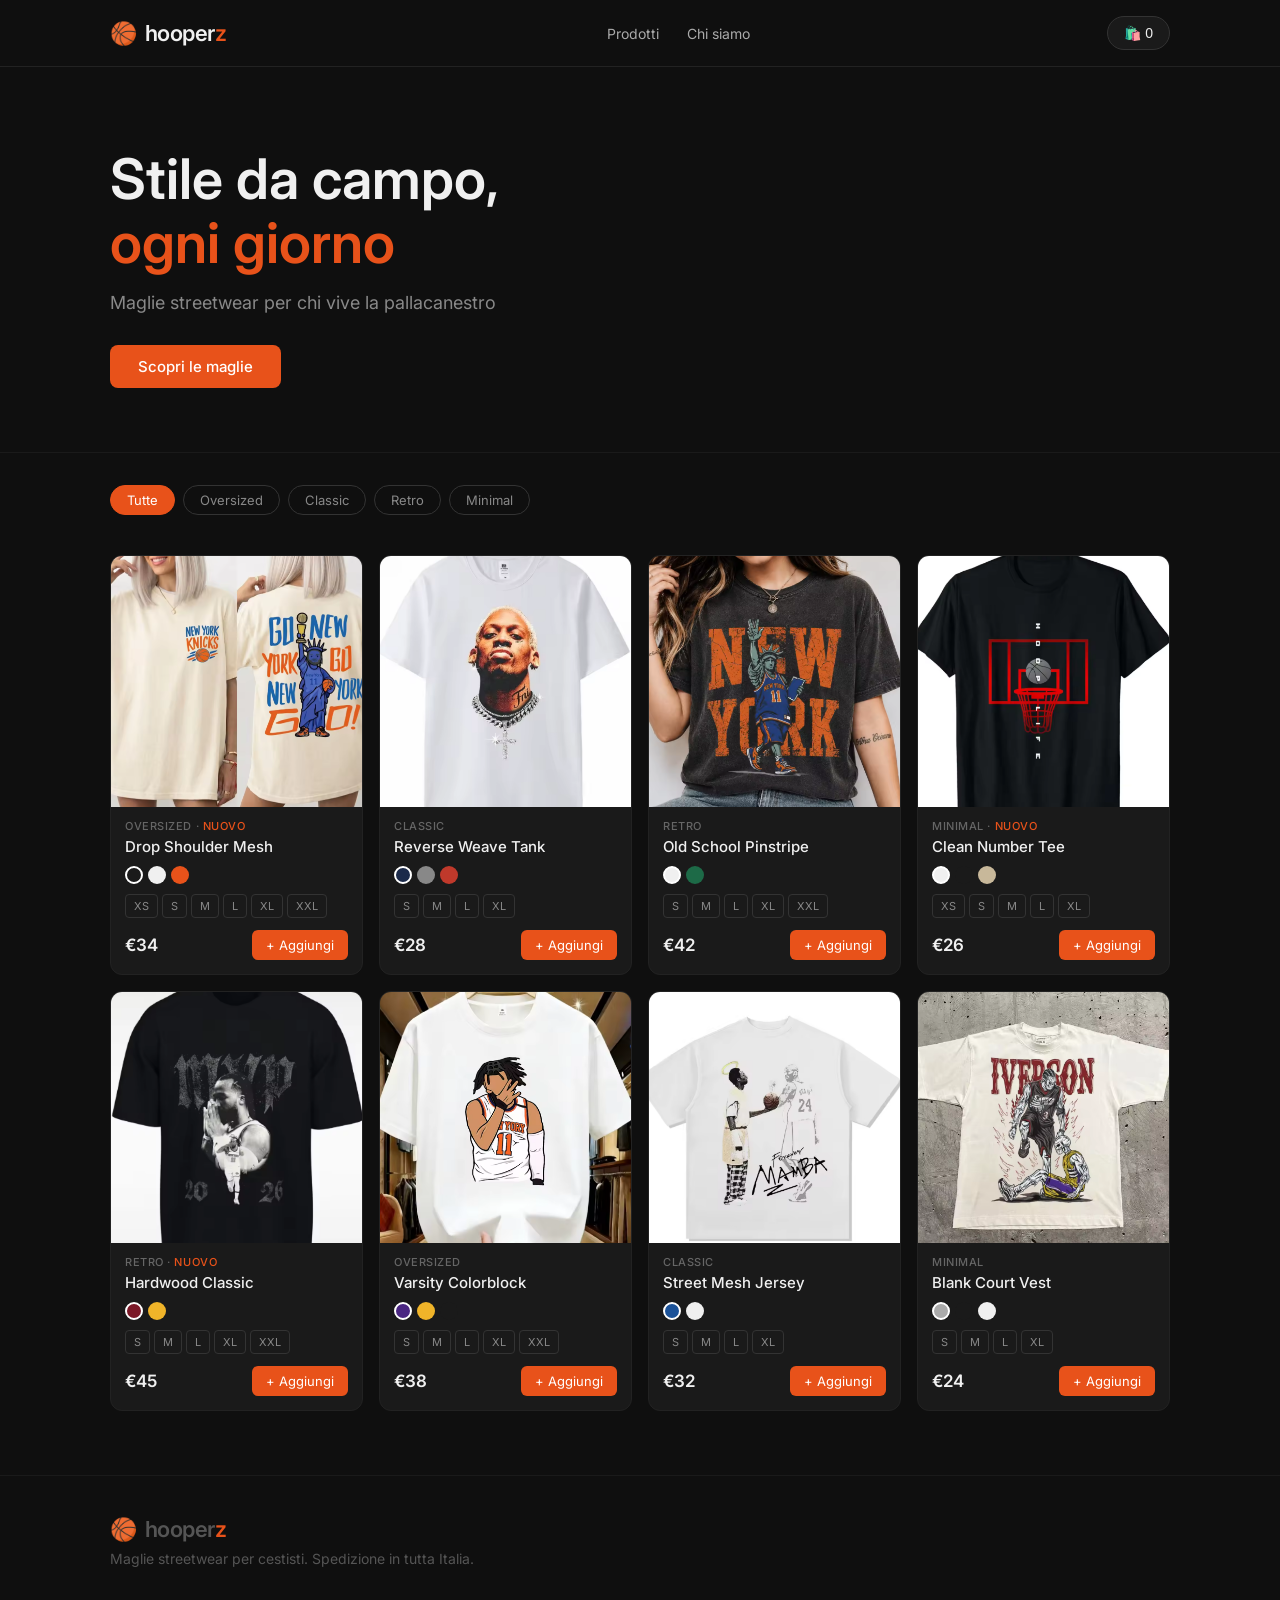
==== index.html @ c8c28991 "primo commit hooperz" ====
<!DOCTYPE html>
<html lang="it">
<head>
  <meta charset="UTF-8">
  <meta name="viewport" content="width=device-width, initial-scale=1.0">
  <title>Hooperz — Maglie da Basket Streetwear</title>
  <link rel="stylesheet" href="css/style.css">
  <link rel="preconnect" href="https://fonts.googleapis.com">
  <link href="https://fonts.googleapis.com/css2?family=Inter:wght@400;500;600&display=swap" rel="stylesheet">
</head>
<body>

  <!-- HEADER -->
  <header class="header">
    <div class="container">
      <div class="logo">
        <span class="logo-ball">🏀</span>
        <span class="logo-name">hooper<span class="accent">z</span></span>
      </div>
      <nav class="nav">
        <a href="#prodotti">Prodotti</a>
        <a href="#chi-siamo">Chi siamo</a>
      </nav>
      <button class="cart-btn" id="cartBtn">
        🛍️ <span id="cartCount">0</span>
      </button>
    </div>
  </header>

  <!-- HERO -->
  <section class="hero">
    <div class="container">
      <h1>Stile da campo,<br><span class="accent">ogni giorno</span></h1>
      <p>Maglie streetwear per chi vive la pallacanestro</p>
      <a href="#prodotti" class="btn-primary">Scopri le maglie</a>
    </div>
  </section>

  <!-- FILTRI -->
  <section class="filters-section" id="prodotti">
    <div class="container">
      <div class="filters" id="filters">
        <button class="filter active" data-filter="all">Tutte</button>
        <button class="filter" data-filter="oversized">Oversized</button>
        <button class="filter" data-filter="classic">Classic</button>
        <button class="filter" data-filter="retro">Retro</button>
        <button class="filter" data-filter="minimal">Minimal</button>
      </div>
    </div>
  </section>

  <!-- PRODOTTI -->
  <section class="products-section">
    <div class="container">
      <div class="grid" id="grid"></div>
    </div>
  </section>

  <!-- FOOTER -->
  <footer class="footer" id="chi-siamo">
    <div class="container">
      <div class="logo">
        <span class="logo-ball">🏀</span>
        <span class="logo-name">hooper<span class="accent">z</span></span>
      </div>
      <p>Maglie streetwear per cestisti. Spedizione in tutta Italia.</p>
    </div>
  </footer>

  <!-- CARRELLO -->
  <div class="cart-overlay" id="cartOverlay"></div>
  <div class="cart-drawer" id="cartDrawer">
    <div class="cart-header">
      <h2>Il tuo carrello</h2>
      <button id="closeCart">✕</button>
    </div>
    <div class="cart-items" id="cartItems">
      <p class="cart-empty">Il carrello è vuoto</p>
    </div>
    <div class="cart-footer" id="cartFooter" style="display:none">
      <div class="cart-total">Totale: <strong id="cartTotal">€0</strong></div>
      <button class="btn-primary" style="width:100%">Vai al checkout</button>
    </div>
  </div>

  <script src="js/main.js"></script>
</body>
</html>
---- css/style.css ----
* { box-sizing: border-box; margin: 0; padding: 0; }

body {
  font-family: 'Inter', sans-serif;
  background: #0f0f0f;
  color: #f0f0f0;
}

.container {
  max-width: 1100px;
  margin: 0 auto;
  padding: 0 1.25rem;
}

.accent { color: #E8521A; }

/* HEADER */
.header {
  position: sticky;
  top: 0;
  background: #0f0f0f;
  border-bottom: 1px solid #222;
  z-index: 100;
  padding: 1rem 0;
}
.header .container {
  display: flex;
  align-items: center;
  justify-content: space-between;
}
.logo {
  display: flex;
  align-items: center;
  gap: 8px;
  font-size: 22px;
  font-weight: 600;
  letter-spacing: -0.02em;
}
.nav a {
  color: #aaa;
  text-decoration: none;
  margin-left: 1.5rem;
  font-size: 14px;
  transition: color 0.15s;
}
.nav a:hover { color: #f0f0f0; }
.cart-btn {
  background: #1a1a1a;
  border: 1px solid #333;
  color: #f0f0f0;
  padding: 8px 16px;
  border-radius: 99px;
  cursor: pointer;
  font-size: 14px;
  transition: background 0.15s;
}
.cart-btn:hover { background: #222; }

/* HERO */
.hero {
  padding: 5rem 0 4rem;
  border-bottom: 1px solid #1a1a1a;
}
.hero h1 {
  font-size: clamp(2rem, 6vw, 3.5rem);
  font-weight: 600;
  line-height: 1.15;
  margin-bottom: 1rem;
}
.hero p {
  color: #888;
  font-size: 18px;
  margin-bottom: 2rem;
}
.btn-primary {
  display: inline-block;
  background: #E8521A;
  color: #fff;
  padding: 12px 28px;
  border-radius: 8px;
  text-decoration: none;
  font-weight: 500;
  font-size: 15px;
  border: none;
  cursor: pointer;
  transition: opacity 0.15s;
}
.btn-primary:hover { opacity: 0.88; }

/* FILTRI */
.filters-section {
  padding: 2rem 0 1rem;
}
.filters {
  display: flex;
  gap: 8px;
  flex-wrap: wrap;
}
.filter {
  padding: 6px 16px;
  border-radius: 99px;
  border: 1px solid #333;
  background: transparent;
  color: #888;
  cursor: pointer;
  font-size: 13px;
  font-family: 'Inter', sans-serif;
  transition: all 0.15s;
}
.filter:hover { color: #f0f0f0; border-color: #555; }
.filter.active {
  background: #E8521A;
  color: #fff;
  border-color: #E8521A;
}

/* GRIGLIA PRODOTTI */
.products-section { padding: 1.5rem 0 4rem; }
.grid {
  display: grid;
  grid-template-columns: repeat(auto-fill, minmax(220px, 1fr));
  gap: 16px;
}
.card {
  background: #1a1a1a;
  border: 1px solid #222;
  border-radius: 12px;
  overflow: hidden;
  transition: border-color 0.15s, transform 0.15s;
  cursor: pointer;
}
.card:hover {
  border-color: #444;
  transform: translateY(-2px);
}
.card-img {
  aspect-ratio: 1;
  overflow: hidden;
  background: #111;
  display: flex;
  align-items: center;
  justify-content: center;
}
.card-img img {
  width: 100%;
  height: 100%;
  object-fit: cover;
  transition: transform 0.3s;
}
.card:hover .card-img img { transform: scale(1.04); }
.card-body { padding: 12px 14px 14px; }
.card-tag {
  font-size: 11px;
  color: #666;
  text-transform: uppercase;
  letter-spacing: 0.05em;
  font-weight: 500;
}
.card-name {
  font-size: 15px;
  font-weight: 500;
  color: #f0f0f0;
  margin: 4px 0 10px;
}

/* COLORI */
.swatches { display: flex; gap: 5px; margin-bottom: 10px; }
.swatch {
  width: 18px; height: 18px;
  border-radius: 50%;
  border: 2px solid transparent;
  cursor: pointer;
  transition: transform 0.1s;
}
.swatch:hover { transform: scale(1.2); }
.swatch.active { border-color: #fff; }

/* TAGLIE */
.sizes { display: flex; gap: 4px; margin-bottom: 12px; flex-wrap: wrap; }
.size {
  padding: 4px 8px;
  font-size: 11px;
  border-radius: 4px;
  border: 1px solid #333;
  background: transparent;
  color: #888;
  cursor: pointer;
  font-family: 'Inter', sans-serif;
  transition: all 0.1s;
}
.size:hover { border-color: #E8521A; color: #E8521A; }
.size.active { background: #E8521A; color: #fff; border-color: #E8521A; }

/* FOOTER CARD */
.card-footer {
  display: flex;
  align-items: center;
  justify-content: space-between;
}
.price { font-size: 17px; font-weight: 600; }
.add-to-cart {
  padding: 7px 14px;
  background: #E8521A;
  color: #fff;
  border: none;
  border-radius: 6px;
  font-size: 13px;
  cursor: pointer;
  font-family: 'Inter', sans-serif;
  transition: opacity 0.15s;
}
.add-to-cart:hover { opacity: 0.85; }

/* CARRELLO DRAWER */
.cart-overlay {
  display: none;
  position: fixed;
  inset: 0;
  background: rgba(0,0,0,0.6);
  z-index: 200;
}
.cart-overlay.open { display: block; }
.cart-drawer {
  position: fixed;
  right: 0; top: 0; bottom: 0;
  width: min(360px, 100%);
  background: #111;
  border-left: 1px solid #222;
  z-index: 201;
  display: flex;
  flex-direction: column;
  transform: translateX(100%);
  transition: transform 0.25s ease;
}
.cart-drawer.open { transform: translateX(0); }
.cart-header {
  padding: 1.25rem;
  border-bottom: 1px solid #222;
  display: flex;
  align-items: center;
  justify-content: space-between;
}
.cart-header h2 { font-size: 16px; font-weight: 500; }
.cart-header button {
  background: none;
  border: none;
  color: #888;
  font-size: 20px;
  cursor: pointer;
}
.cart-items {
  flex: 1;
  overflow-y: auto;
  padding: 1rem 1.25rem;
}
.cart-empty { color: #555; font-size: 14px; text-align: center; padding: 2rem 0; }
.cart-item {
  display: flex;
  gap: 12px;
  align-items: center;
  padding: 10px 0;
  border-bottom: 1px solid #1a1a1a;
}
.cart-item img {
  width: 52px; height: 52px;
  object-fit: cover;
  border-radius: 6px;
  background: #1a1a1a;
}
.cart-item-info { flex: 1; }
.cart-item-name { font-size: 13px; font-weight: 500; }
.cart-item-detail { font-size: 12px; color: #666; margin-top: 2px; }
.cart-item-price { font-size: 14px; font-weight: 500; }
.cart-footer {
  padding: 1.25rem;
  border-top: 1px solid #222;
}
.cart-total {
  font-size: 15px;
  margin-bottom: 12px;
  display: flex;
  justify-content: space-between;
}

/* FOOTER PAGINA */
.footer {
  border-top: 1px solid #1a1a1a;
  padding: 2.5rem 0;
  color: #555;
  font-size: 14px;
}
.footer .logo { margin-bottom: 8px; }
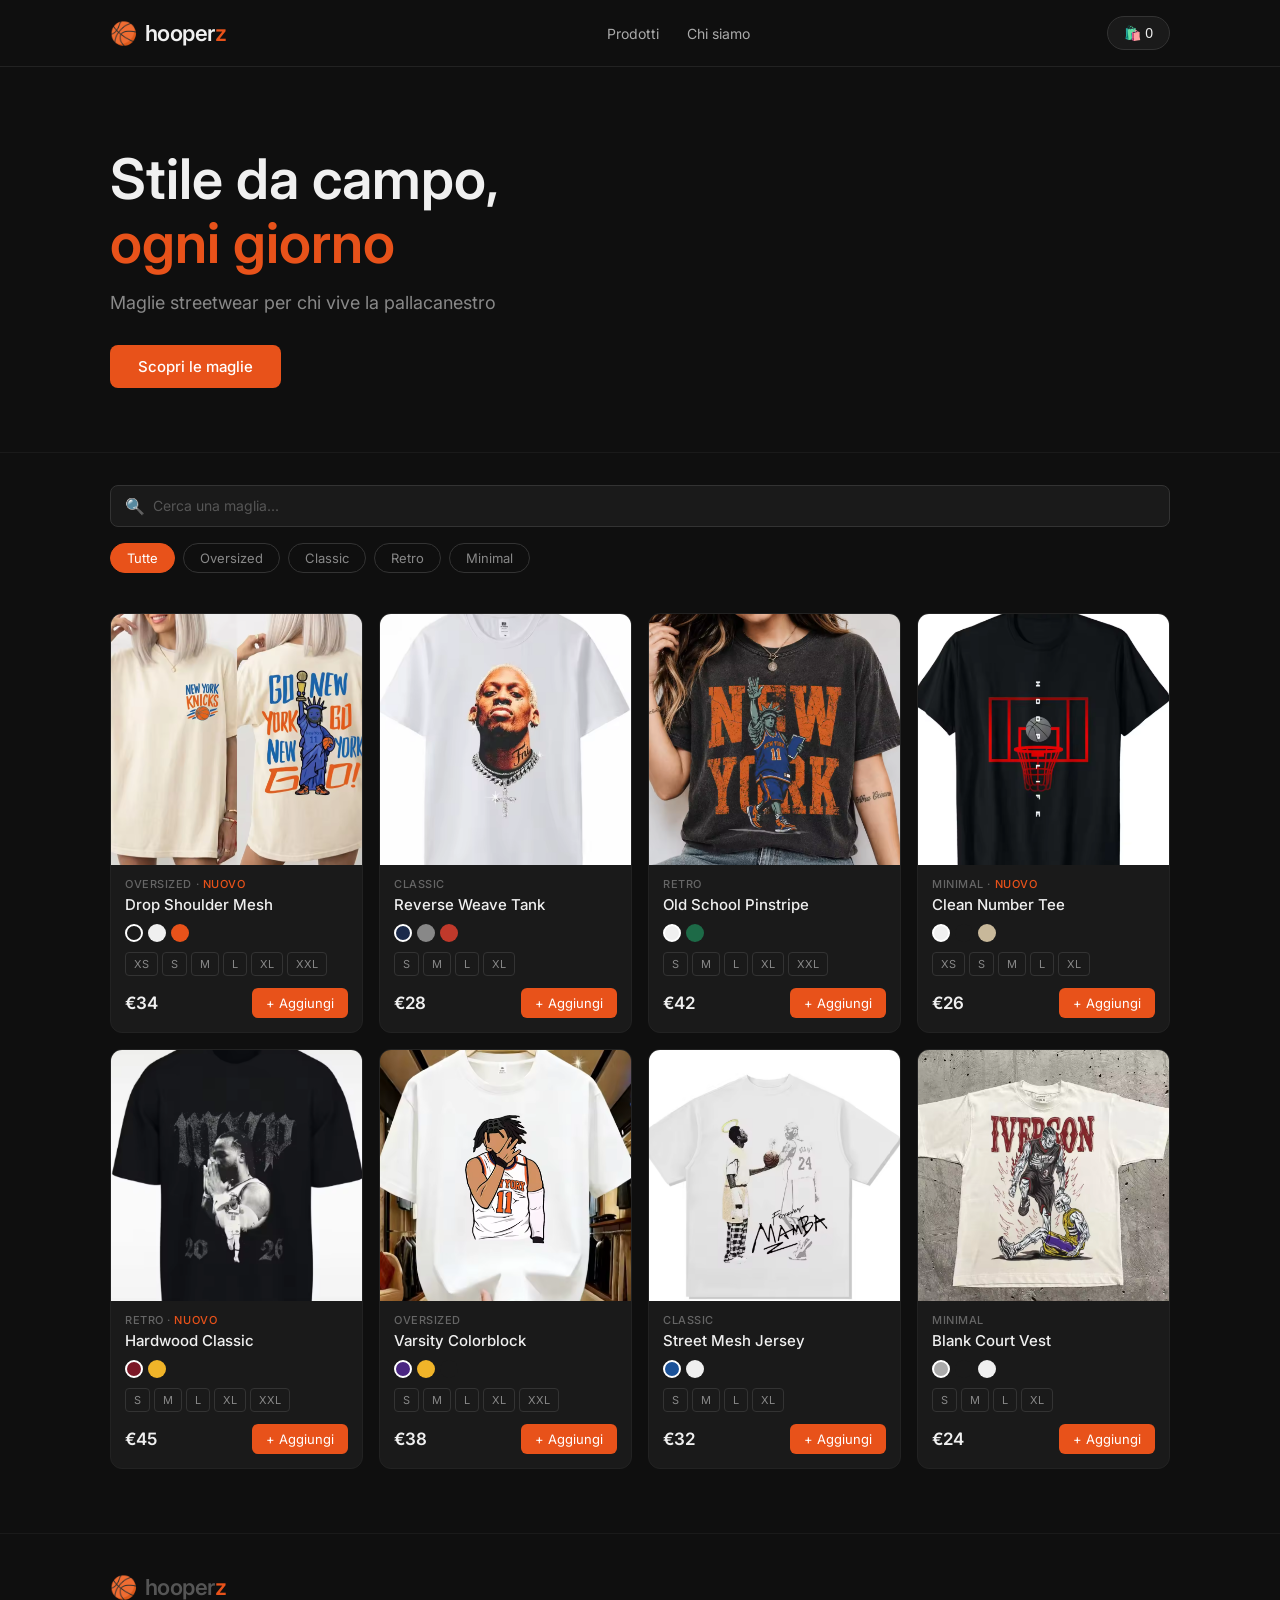
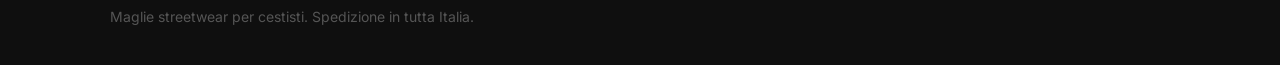
==== commit d9d7bd10: "aggiunta barra di ricerca" ====
--- a/index.html
+++ b/index.html
@@ -36,9 +36,14 @@
     </div>
   </section>
 
-  <!-- FILTRI -->
+  <!-- FILTRI E RICERCA -->
   <section class="filters-section" id="prodotti">
     <div class="container">
+      <div class="search-bar">
+        <span class="search-icon">🔍</span>
+        <input type="text" id="searchInput" placeholder="Cerca una maglia...">
+        <button class="search-clear" id="searchClear">✕</button>
+      </div>
       <div class="filters" id="filters">
         <button class="filter active" data-filter="all">Tutte</button>
         <button class="filter" data-filter="oversized">Oversized</button>
@@ -52,6 +57,9 @@
   <!-- PRODOTTI -->
   <section class="products-section">
     <div class="container">
+      <div id="noResults" class="no-results" style="display:none">
+        😕 Nessuna maglia trovata per "<span id="searchTerm"></span>"
+      </div>
       <div class="grid" id="grid"></div>
     </div>
   </section>
@@ -79,10 +87,11 @@
     </div>
     <div class="cart-footer" id="cartFooter" style="display:none">
       <div class="cart-total">Totale: <strong id="cartTotal">€0</strong></div>
-      <button class="btn-primary" style="width:100%">Vai al checkout</button>
+      <button class="btn-primary" style="width:100%" onclick="goToCheckout()">Vai al checkout</button>
     </div>
   </div>
 
+  <script src="js/products.js"></script>
   <script src="js/main.js"></script>
 </body>
 </html>
--- a/css/style.css
+++ b/css/style.css
@@ -289,4 +289,223 @@
   color: #555;
   font-size: 14px;
 }
-.footer .logo { margin-bottom: 8px; }+.footer .logo { margin-bottom: 8px; }
+/* PAGINA PRODOTTO */
+.product-detail { padding: 3rem 0 5rem; }
+.product-layout {
+  display: grid;
+  grid-template-columns: 1fr 1fr;
+  gap: 3rem;
+  align-items: start;
+}
+@media (max-width: 700px) {
+  .product-layout { grid-template-columns: 1fr; }
+}
+.product-main-img {
+  border-radius: 12px;
+  overflow: hidden;
+  background: #1a1a1a;
+  aspect-ratio: 1;
+}
+.product-main-img img {
+  width: 100%;
+  height: 100%;
+  object-fit: cover;
+}
+.product-tag {
+  font-size: 12px;
+  color: #666;
+  text-transform: uppercase;
+  letter-spacing: 0.05em;
+  font-weight: 500;
+  margin-bottom: 8px;
+}
+.product-name {
+  font-size: 28px;
+  font-weight: 600;
+  margin-bottom: 12px;
+  line-height: 1.2;
+}
+.product-price {
+  font-size: 24px;
+  font-weight: 600;
+  color: #E8521A;
+  margin-bottom: 24px;
+}
+.product-section { margin-bottom: 20px; }
+.section-label {
+  font-size: 13px;
+  color: #888;
+  margin-bottom: 8px;
+  font-weight: 500;
+}
+.product-desc {
+  font-size: 14px;
+  color: #888;
+  line-height: 1.6;
+}
+.btn-large {
+  width: 100%;
+  padding: 14px;
+  font-size: 16px;
+  margin-bottom: 20px;
+  text-align: center;
+}
+.product-meta {
+  display: flex;
+  flex-direction: column;
+  gap: 8px;
+  font-size: 13px;
+  color: #555;
+}
+/* CHECKOUT */
+.checkout-section { padding: 3rem 0 5rem; }
+.checkout-layout {
+  display: grid;
+  grid-template-columns: 1fr 1.2fr;
+  gap: 3rem;
+  align-items: start;
+}
+@media (max-width: 700px) {
+  .checkout-layout { grid-template-columns: 1fr; }
+}
+.checkout-title {
+  font-size: 18px;
+  font-weight: 600;
+  margin-bottom: 1.25rem;
+}
+.order-item {
+  display: flex;
+  align-items: center;
+  gap: 12px;
+  padding: 10px 0;
+  border-bottom: 1px solid #1a1a1a;
+}
+.order-item img {
+  width: 52px;
+  height: 52px;
+  object-fit: cover;
+  border-radius: 6px;
+  background: #1a1a1a;
+}
+.order-item-info { flex: 1; }
+.order-item-name { font-size: 13px; font-weight: 500; }
+.order-item-detail { font-size: 12px; color: #666; margin-top: 2px; }
+.order-item-price { font-size: 14px; font-weight: 500; }
+.order-totals { margin-top: 1rem; }
+.order-row {
+  display: flex;
+  justify-content: space-between;
+  font-size: 14px;
+  color: #888;
+  padding: 6px 0;
+}
+.order-total {
+  font-size: 16px;
+  font-weight: 600;
+  color: #f0f0f0;
+  border-top: 1px solid #222;
+  margin-top: 8px;
+  padding-top: 12px;
+}
+.form-group { margin-bottom: 16px; }
+.form-group label {
+  display: block;
+  font-size: 13px;
+  color: #888;
+  margin-bottom: 6px;
+}
+.form-group input {
+  width: 100%;
+  padding: 10px 14px;
+  background: #1a1a1a;
+  border: 1px solid #333;
+  border-radius: 8px;
+  color: #f0f0f0;
+  font-size: 14px;
+  font-family: 'Inter', sans-serif;
+  outline: none;
+  transition: border-color 0.15s;
+}
+.form-group input:focus { border-color: #E8521A; }
+.form-row {
+  display: grid;
+  grid-template-columns: 1fr 1fr;
+  gap: 12px;
+}
+#card-element {
+  padding: 12px 14px;
+  background: #1a1a1a;
+  border: 1px solid #333;
+  border-radius: 8px;
+}
+.card-errors {
+  color: #E8521A;
+  font-size: 13px;
+  margin-top: 6px;
+}
+.secure-note {
+  text-align: center;
+  font-size: 13px;
+  color: #555;
+  margin-top: 12px;
+}
+/* SPEDIZIONE */
+.freeshipping-banner {
+  font-size: 13px;
+  margin: 12px 0;
+}
+.shipping-options {
+  margin-bottom: 1rem;
+}
+.shipping-select {
+  width: 100%;
+  padding: 10px 14px;
+  background: #1a1a1a;
+  border: 1px solid #333;
+  border-radius: 8px;
+  color: #f0f0f0;
+  font-size: 14px;
+  font-family: 'Inter', sans-serif;
+  outline: none;
+  cursor: pointer;
+}
+.shipping-select:focus { border-color: #E8521A; }
+/* BARRA DI RICERCA */
+.search-bar {
+  display: flex;
+  align-items: center;
+  background: #1a1a1a;
+  border: 1px solid #333;
+  border-radius: 8px;
+  padding: 10px 14px;
+  margin-bottom: 1rem;
+  gap: 8px;
+}
+.search-bar input {
+  flex: 1;
+  background: none;
+  border: none;
+  color: #f0f0f0;
+  font-size: 14px;
+  font-family: 'Inter', sans-serif;
+  outline: none;
+}
+.search-bar input::placeholder { color: #555; }
+.search-icon { font-size: 16px; }
+.search-clear {
+  background: none;
+  border: none;
+  color: #555;
+  font-size: 16px;
+  cursor: pointer;
+  display: none;
+  padding: 0;
+}
+.search-clear:hover { color: #f0f0f0; }
+.no-results {
+  text-align: center;
+  padding: 3rem 0;
+  color: #666;
+  font-size: 16px;
+}
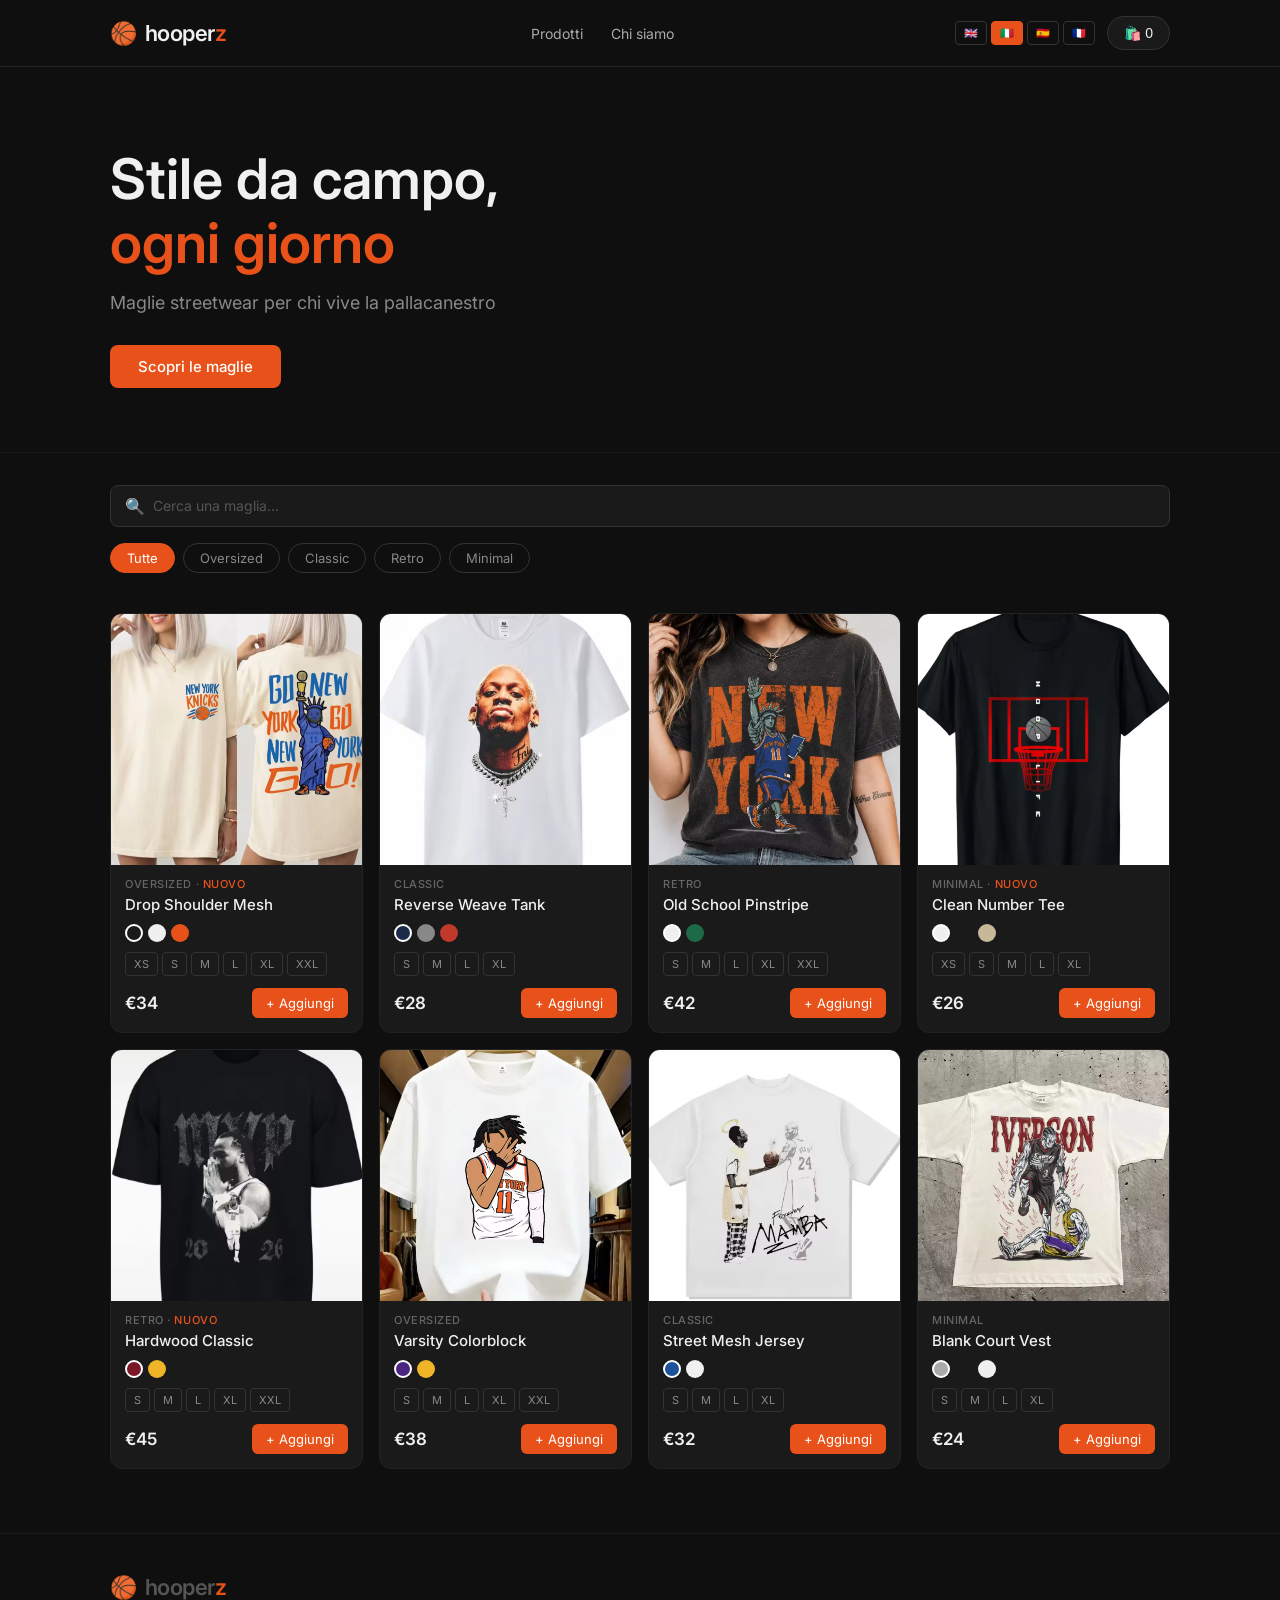
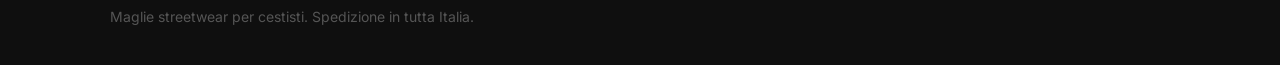
==== commit b00f1154: "aggiunte traduzioni IT EN ES FR" ====
--- a/index.html
+++ b/index.html
@@ -21,9 +21,17 @@
         <a href="#prodotti">Prodotti</a>
         <a href="#chi-siamo">Chi siamo</a>
       </nav>
-      <button class="cart-btn" id="cartBtn">
-        🛍️ <span id="cartCount">0</span>
-      </button>
+      <div class="header-right">
+        <div class="lang-switcher">
+          <button class="lang-btn" data-lang="en">🇬🇧</button>
+          <button class="lang-btn" data-lang="it">🇮🇹</button>
+          <button class="lang-btn" data-lang="es">🇪🇸</button>
+          <button class="lang-btn" data-lang="fr">🇫🇷</button>
+        </div>
+        <button class="cart-btn" id="cartBtn">
+          🛍️ <span id="cartCount">0</span>
+        </button>
+      </div>
     </div>
   </header>
 
@@ -58,7 +66,7 @@
   <section class="products-section">
     <div class="container">
       <div id="noResults" class="no-results" style="display:none">
-        😕 Nessuna maglia trovata per "<span id="searchTerm"></span>"
+        😕 <span id="noResultsText"></span> "<span id="searchTerm"></span>"
       </div>
       <div class="grid" id="grid"></div>
     </div>
@@ -92,6 +100,7 @@
   </div>
 
   <script src="js/products.js"></script>
+  <script src="js/i18n.js"></script>
   <script src="js/main.js"></script>
 </body>
 </html>
--- a/css/style.css
+++ b/css/style.css
@@ -508,4 +508,83 @@
   padding: 3rem 0;
   color: #666;
   font-size: 16px;
-}+}
+/* PAGINA CONFERMA */
+.confirmation-section {
+  padding: 4rem 0;
+}
+.confirmation-box {
+  max-width: 600px;
+  margin: 0 auto;
+  text-align: center;
+}
+.confirmation-icon {
+  font-size: 64px;
+  margin-bottom: 1rem;
+}
+.confirmation-title {
+  font-size: 32px;
+  font-weight: 600;
+  margin-bottom: 8px;
+}
+.confirmation-subtitle {
+  color: #888;
+  font-size: 16px;
+  margin-bottom: 2rem;
+}
+.confirmation-details {
+  background: #1a1a1a;
+  border: 1px solid #222;
+  border-radius: 12px;
+  padding: 1.25rem;
+  margin-bottom: 1.5rem;
+  text-align: left;
+}
+.confirmation-row {
+  display: flex;
+  justify-content: space-between;
+  font-size: 14px;
+  color: #888;
+  padding: 8px 0;
+  border-bottom: 1px solid #222;
+}
+.confirmation-row:last-child {
+  border-bottom: none;
+}
+.confirmation-total {
+  font-size: 16px;
+  font-weight: 600;
+  color: #f0f0f0;
+  margin-top: 4px;
+}
+.confirmation-items {
+  text-align: left;
+}
+.confirmation-items h2 {
+  font-size: 16px;
+  font-weight: 600;
+  margin-bottom: 1rem;
+} /* LINGUA */
+.header-right {
+  display: flex;
+  align-items: center;
+  gap: 12px;
+}
+.lang-switcher {
+  display: flex;
+  gap: 4px;
+}
+.lang-btn {
+  padding: 4px 8px;
+  border-radius: 4px;
+  border: 1px solid #333;
+  background: transparent;
+  color: #888;
+  font-size: 11px;
+  font-weight: 500;
+  cursor: pointer;
+  font-family: 'Inter', sans-serif;
+  transition: all 0.15s;
+}
+.lang-btn:hover { color: #f0f0f0; border-color: #555; }
+.lang-btn.active { background: #E8521A; color: #fff; border-color: #E8521A; }
